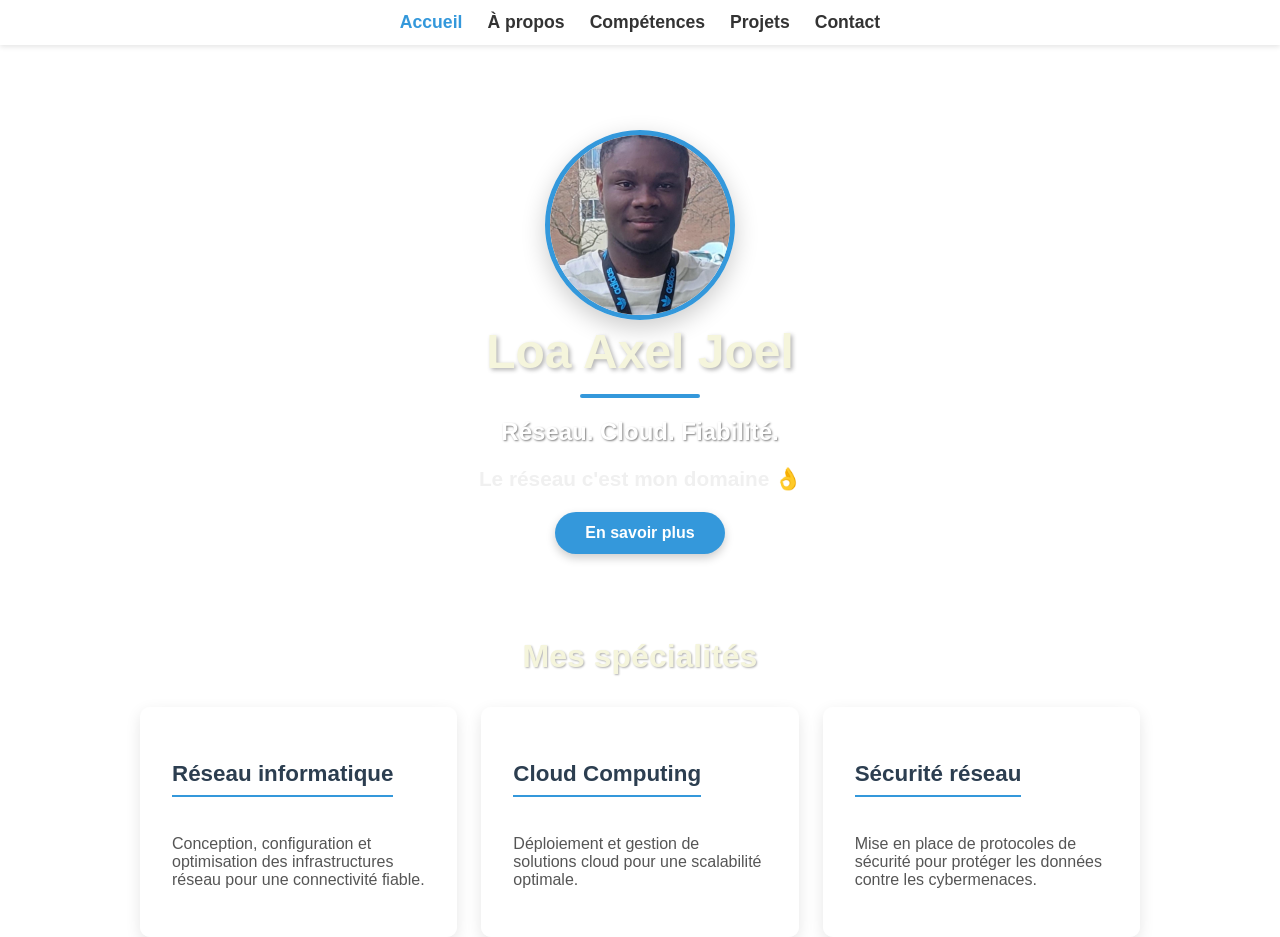
==== docs/index.html @ 9fee905c "Add files via upload" ====
<!DOCTYPE html>
<html lang="fr">
<head>
    <meta charset="UTF-8">
    <meta name="viewport" content="width=device-width, initial-scale=1.0">
    <title>portfolio_Loa_Axel_Joel</title>
    <link rel="stylesheet" href="style_index.css">
</head>
<body>

    <!-- Menu -->
    <div class="menu">
        <ul>
            <li><a href="index.html" class="active">Accueil</a></li>
            <li><a href="À_propos.html">À propos</a></li>
            <li><a href="Compétence.html">Compétences</a></li>
            <li><a href="Projets.html">Projets</a></li>
            <li><a href="Contact.html">Contact</a></li>
        </ul>
    </div>

    <div class="space-menu"></div>

    <div class="container">

        <div class="profile">
            <img src="JOJO.jpg" alt="Loa Axel Joel" class="profile-img">
        </div>

        <div class="title">
            <h1>Loa Axel Joel</h1>
            <div class="line"></div>
        </div>

        <div class="subtitle">
            <h2>Réseau. Cloud. Fiabilité.</h2>
            <p>Le réseau c'est mon domaine 👌</p>
        </div>

        <div class="cta">
            <a href="À_propos.html" class="btn">En savoir plus</a>
        </div>

    </div>

    <!-- Section spécialités -->
    <div class="skills-section">
        <h2>Mes spécialités</h2>

        <div class="skills-grid">

            <div class="card">
                <h3>Réseau informatique</h3>
                <p>Conception, configuration et optimisation des infrastructures réseau pour une connectivité fiable.</p>
            </div>

            <div class="card">
                <h3>Cloud Computing</h3>
                <p>Déploiement et gestion de solutions cloud pour une scalabilité optimale.</p>
            </div>

            <div class="card">
                <h3>Sécurité réseau</h3>
                <p>Mise en place de protocoles de sécurité pour protéger les données contre les cybermenaces.</p>
            </div>

        </div>
    </div>

</body>
</html>
---- docs/style_index.css ----
/* -------- Background général -------- */
body {
    margin: 0;
    background: url('https://cdn.pixabay.com/photo/2016/11/23/14/45/coding-1853305_1280.jpg') center/cover no-repeat fixed;
    font-family: Arial, sans-serif;
}

/* -------- Menu -------- */
.menu {
    position: fixed;
    top: 0;
    left: 0;
    width: 100%;
    background-color: rgba(255,255,255,0.9);
    padding: 12px 0;
    box-shadow: 0 2px 5px rgba(0,0,0,0.1);
    z-index: 1000;
}

.menu ul {
    list-style: none;
    display: flex;
    justify-content: center;
    gap: 25px;
    padding: 0;
    margin: 0;
}

.menu a {
    text-decoration: none;
    color: #333;
    font-weight: bold;
    font-size: 1.1rem;
}

.menu a.active {
    color: #3498db;
}

/* Espacement sous le menu */
.space-menu {
    height: 110px;
}

/* -------- Container principal -------- */
.container {
    max-width: 1000px;
    margin: 0 auto;
    padding: 20px;
    text-align: center;
}

/* -------- Photo de profil -------- */
.profile-img {
    width: 180px;
    height: 180px;
    border-radius: 50%;
    object-fit: cover;
    border: 5px solid #3498db;
    box-shadow: 0 8px 25px rgba(0,0,0,0.2);
    transition: transform 0.3s ease;
}

.profile-img:hover {
    transform: scale(1.05);
}

/* -------- Titre principal -------- */
.title h1 {
    font-size: 3rem;
    color: beige;
    margin: 0;
    text-shadow: 2px 2px 4px rgba(0,0,0,0.3);
}

.line {
    width: 120px;
    height: 4px;
    background: #3498db;
    margin: 15px auto;
    border-radius: 2px;
}

/* -------- Sous-titre -------- */
.subtitle h2 {
    font-size: 1.5rem;
    color: white;
    text-shadow: 1px 1px 2px rgba(0,0,0,0.5);
}

.subtitle p {
    font-size: 1.3rem;
    color: #f0f0f0;
    font-weight: bold;
}

/* -------- Bouton CTA -------- */
.btn {
    display: inline-block;
    padding: 12px 30px;
    background: #3498db;
    color: white;
    text-decoration: none;
    font-weight: bold;
    border-radius: 30px;
    transition: 0.3s ease;
    box-shadow: 0 4px 10px rgba(0,0,0,0.2);
}

.btn:hover {
    background: #2980b9;
    transform: translateY(-3px);
    box-shadow: 0 6px 15px rgba(0,0,0,0.3);
}

/* -------- Section spécialités -------- */
.skills-section {
    max-width: 1000px;
    margin: 4rem auto 0;
    padding: 0 20px;
}

.skills-section h2 {
    text-align: center;
    color: beige;
    font-size: 2rem;
    text-shadow: 1px 1px 2px rgba(0,0,0,0.3);
}

.skills-grid {
    display: grid;
    grid-template-columns: repeat(auto-fit, minmax(280px, 1fr));
    gap: 1.5rem;
    margin-top: 2rem;
}

.card {
    background: rgba(255,255,255,0.9);
    padding: 2rem;
    border-radius: 10px;
    box-shadow: 0 5px 15px rgba(0,0,0,0.1);
    transition: transform 0.3s ease;
}

.card:hover {
    transform: translateY(-5px);
}

.card h3 {
    color: #2c3e50;
    font-size: 1.4rem;
    border-bottom: 2px solid #3498db;
    display: inline-block;
    padding-bottom: 0.5rem;
}

.card p {
    color: #555;
}

/* -------- Responsive mobile ------- */
@media (max-width: 768px) {

    /* Menu devient plus compact */
    .menu {
        padding: 10px 0;
    }

    .menu ul {
        flex-direction: column;
        gap: 8px;
    }

    .menu a {
        font-size: 1rem;
    }

    .space-menu {
        height: 150px;
    }

    /* Image plus petite */
    .profile-img {
        width: 140px;
        height: 140px;
    }

    /* Titres réduits */
    .title h1 {
        font-size: 2.2rem;
    }

    .subtitle h2 {
        font-size: 1.3rem;
    }

    .skills-section h2 {
        font-size: 1.7rem;
    }

    /* Cards plus compactes */
    .skills-grid {
        grid-template-columns: 1fr;
    }
}
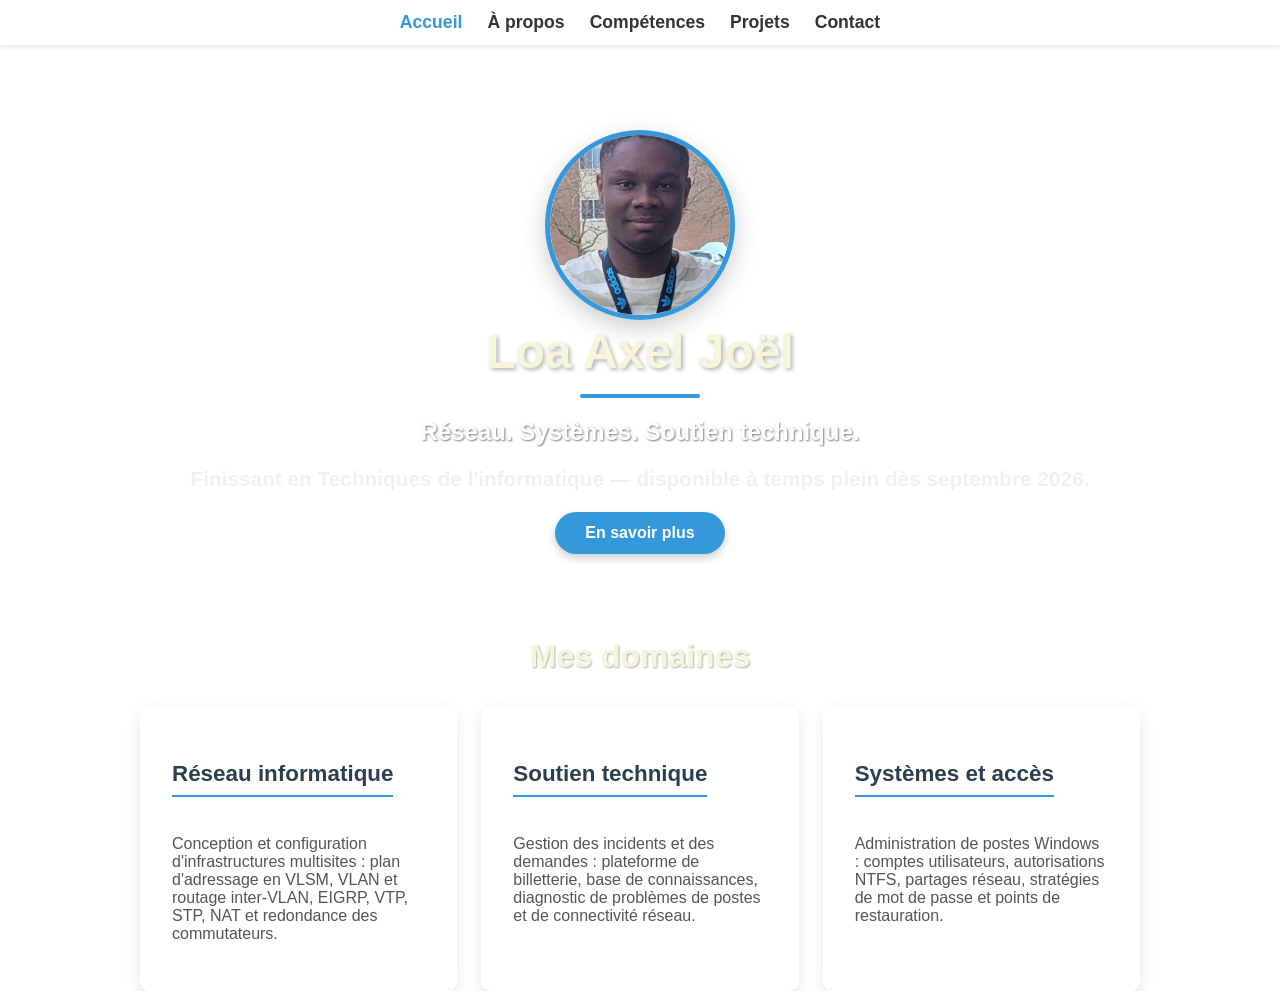
==== commit cf7ffc95: "Revise portfolio page content and structure Updated the portfolio page with new title, meta descript" ====
--- a/docs/index.html
+++ b/docs/index.html
@@ -3,7 +3,8 @@
 <head>
     <meta charset="UTF-8">
     <meta name="viewport" content="width=device-width, initial-scale=1.0">
-    <title>portfolio_Loa_Axel_Joel</title>
+    <title>Loa Axel Joël — Réseau et soutien technique</title>
+    <meta name="description" content="Finissant en Techniques de l'informatique, orienté réseau et soutien technique. Projets en infrastructure réseau multisite et en gestion des incidents.">
     <link rel="stylesheet" href="style_index.css">
 </head>
 <body>
@@ -24,17 +25,17 @@
     <div class="container">
 
         <div class="profile">
-            <img src="JOJO.jpg" alt="Loa Axel Joel" class="profile-img">
+            <img src="JOJO.jpg" alt="Loa Axel Joël" class="profile-img">
         </div>
 
         <div class="title">
-            <h1>Loa Axel Joel</h1>
+            <h1>Loa Axel Joël</h1>
             <div class="line"></div>
         </div>
 
         <div class="subtitle">
-            <h2>Réseau. Cloud. Fiabilité.</h2>
-            <p>Le réseau c'est mon domaine 👌</p>
+            <h2>Réseau. Systèmes. Soutien technique.</h2>
+            <p>Finissant en Techniques de l'informatique — disponible à temps plein dès septembre 2026.</p>
         </div>
 
         <div class="cta">
@@ -45,23 +46,23 @@
 
     <!-- Section spécialités -->
     <div class="skills-section">
-        <h2>Mes spécialités</h2>
+        <h2>Mes domaines</h2>
 
         <div class="skills-grid">
 
             <div class="card">
                 <h3>Réseau informatique</h3>
-                <p>Conception, configuration et optimisation des infrastructures réseau pour une connectivité fiable.</p>
+                <p>Conception et configuration d'infrastructures multisites : plan d'adressage en VLSM, VLAN et routage inter-VLAN, EIGRP, VTP, STP, NAT et redondance des commutateurs.</p>
             </div>
 
             <div class="card">
-                <h3>Cloud Computing</h3>
-                <p>Déploiement et gestion de solutions cloud pour une scalabilité optimale.</p>
+                <h3>Soutien technique</h3>
+                <p>Gestion des incidents et des demandes : plateforme de billetterie, base de connaissances, diagnostic de problèmes de postes et de connectivité réseau.</p>
             </div>
 
             <div class="card">
-                <h3>Sécurité réseau</h3>
-                <p>Mise en place de protocoles de sécurité pour protéger les données contre les cybermenaces.</p>
+                <h3>Systèmes et accès</h3>
+                <p>Administration de postes Windows : comptes utilisateurs, autorisations NTFS, partages réseau, stratégies de mot de passe et points de restauration.</p>
             </div>
 
         </div>
